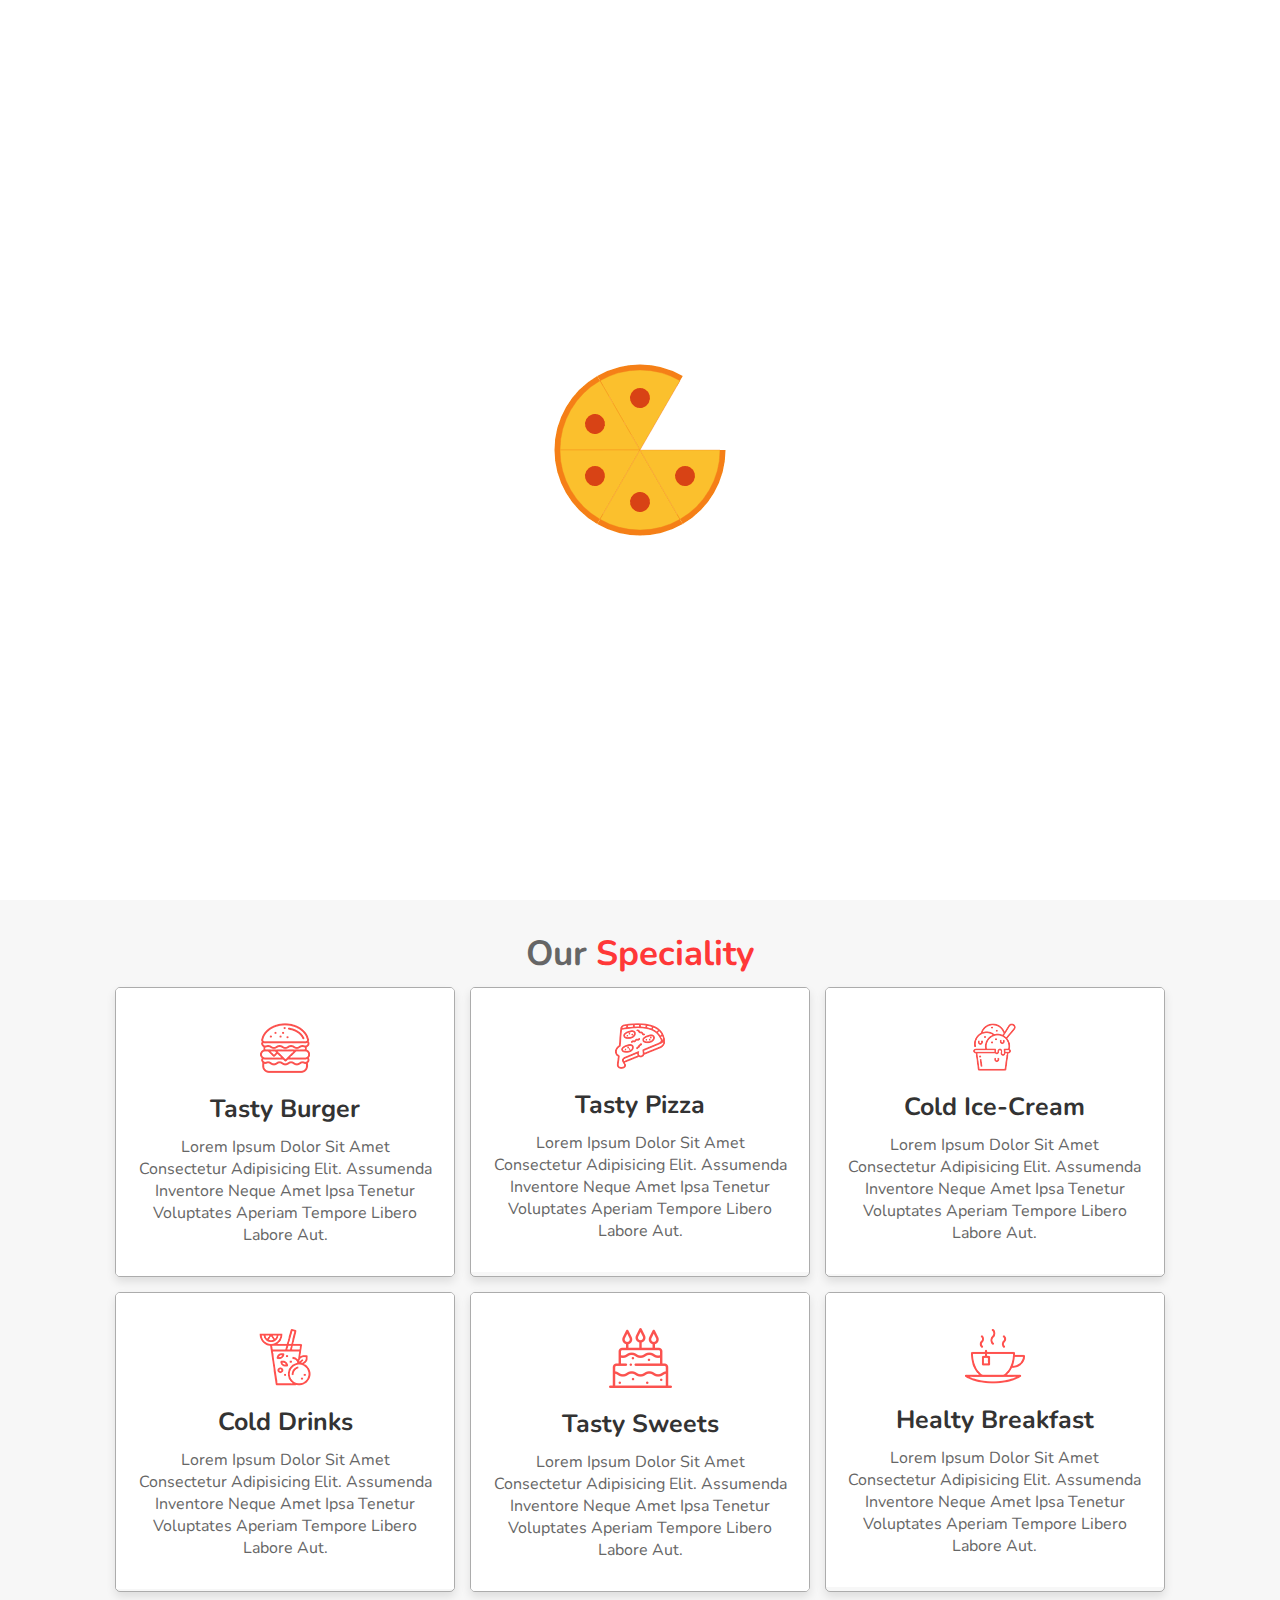
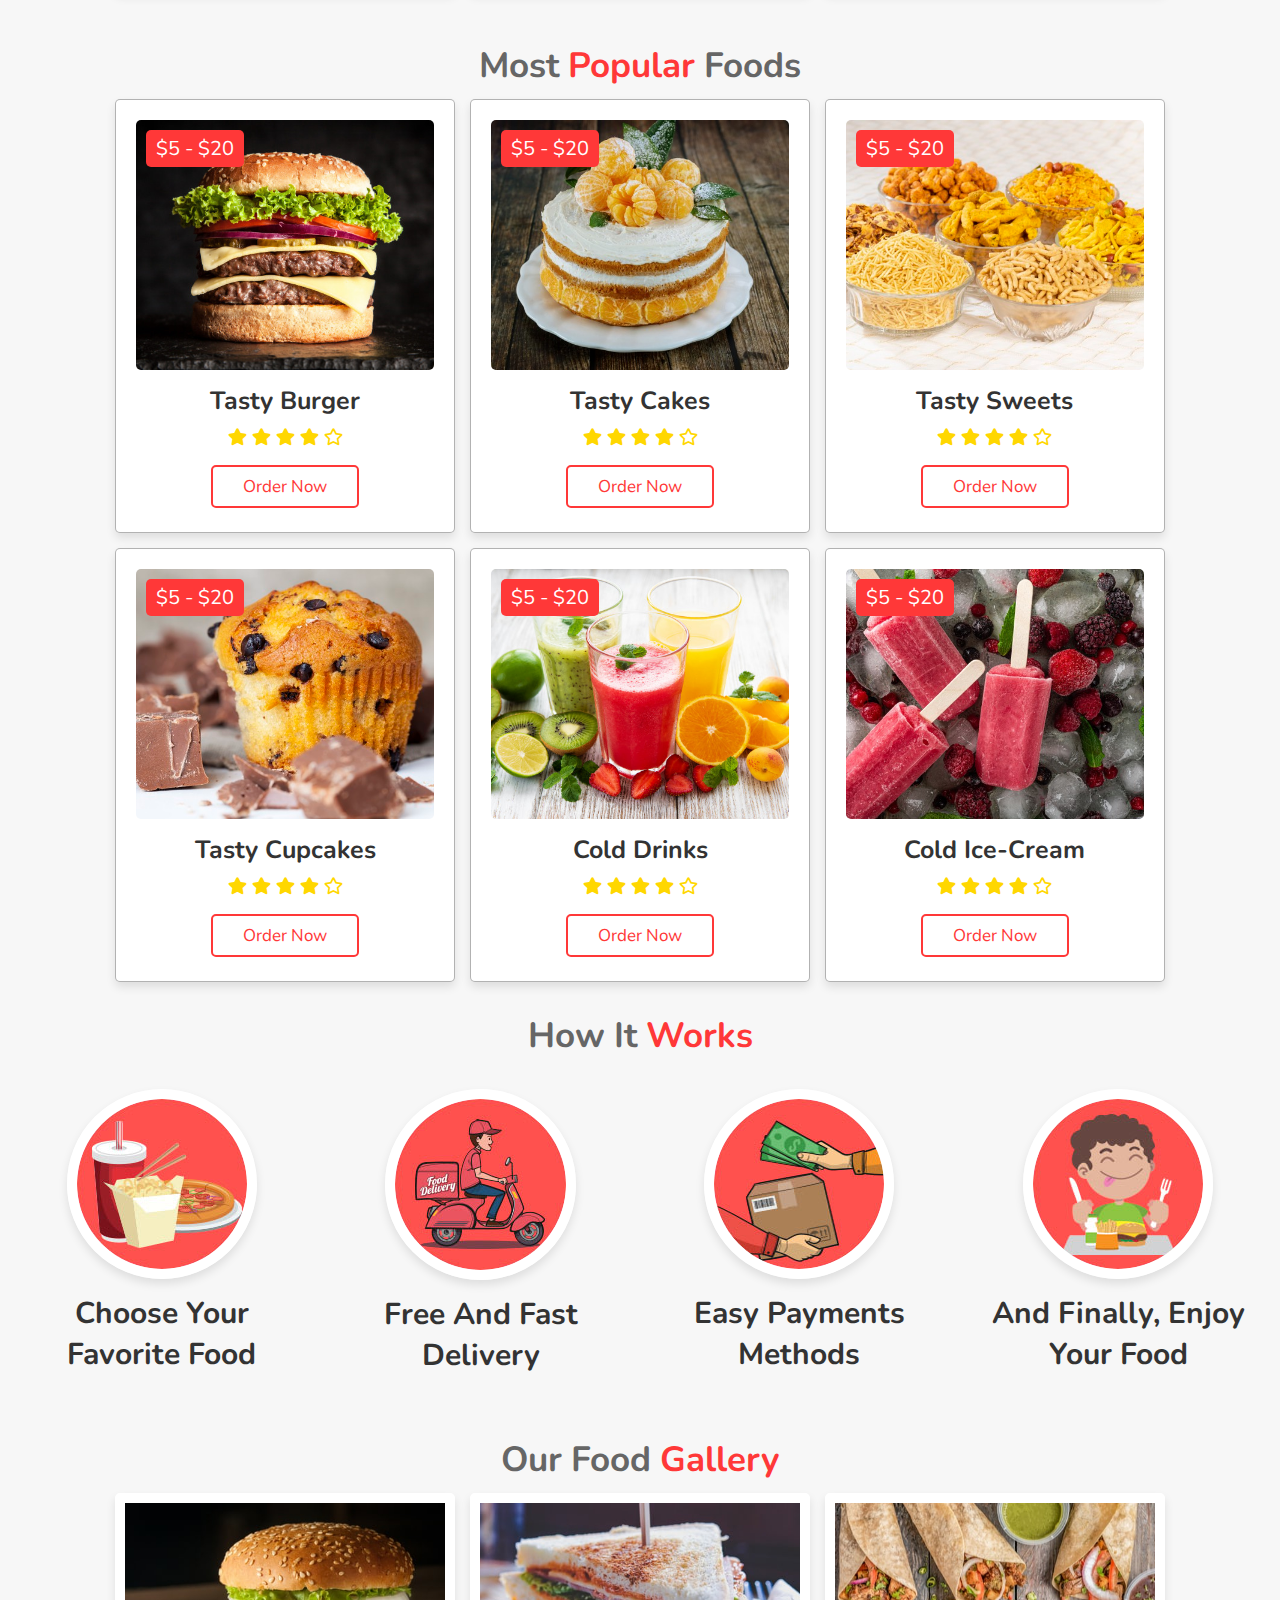
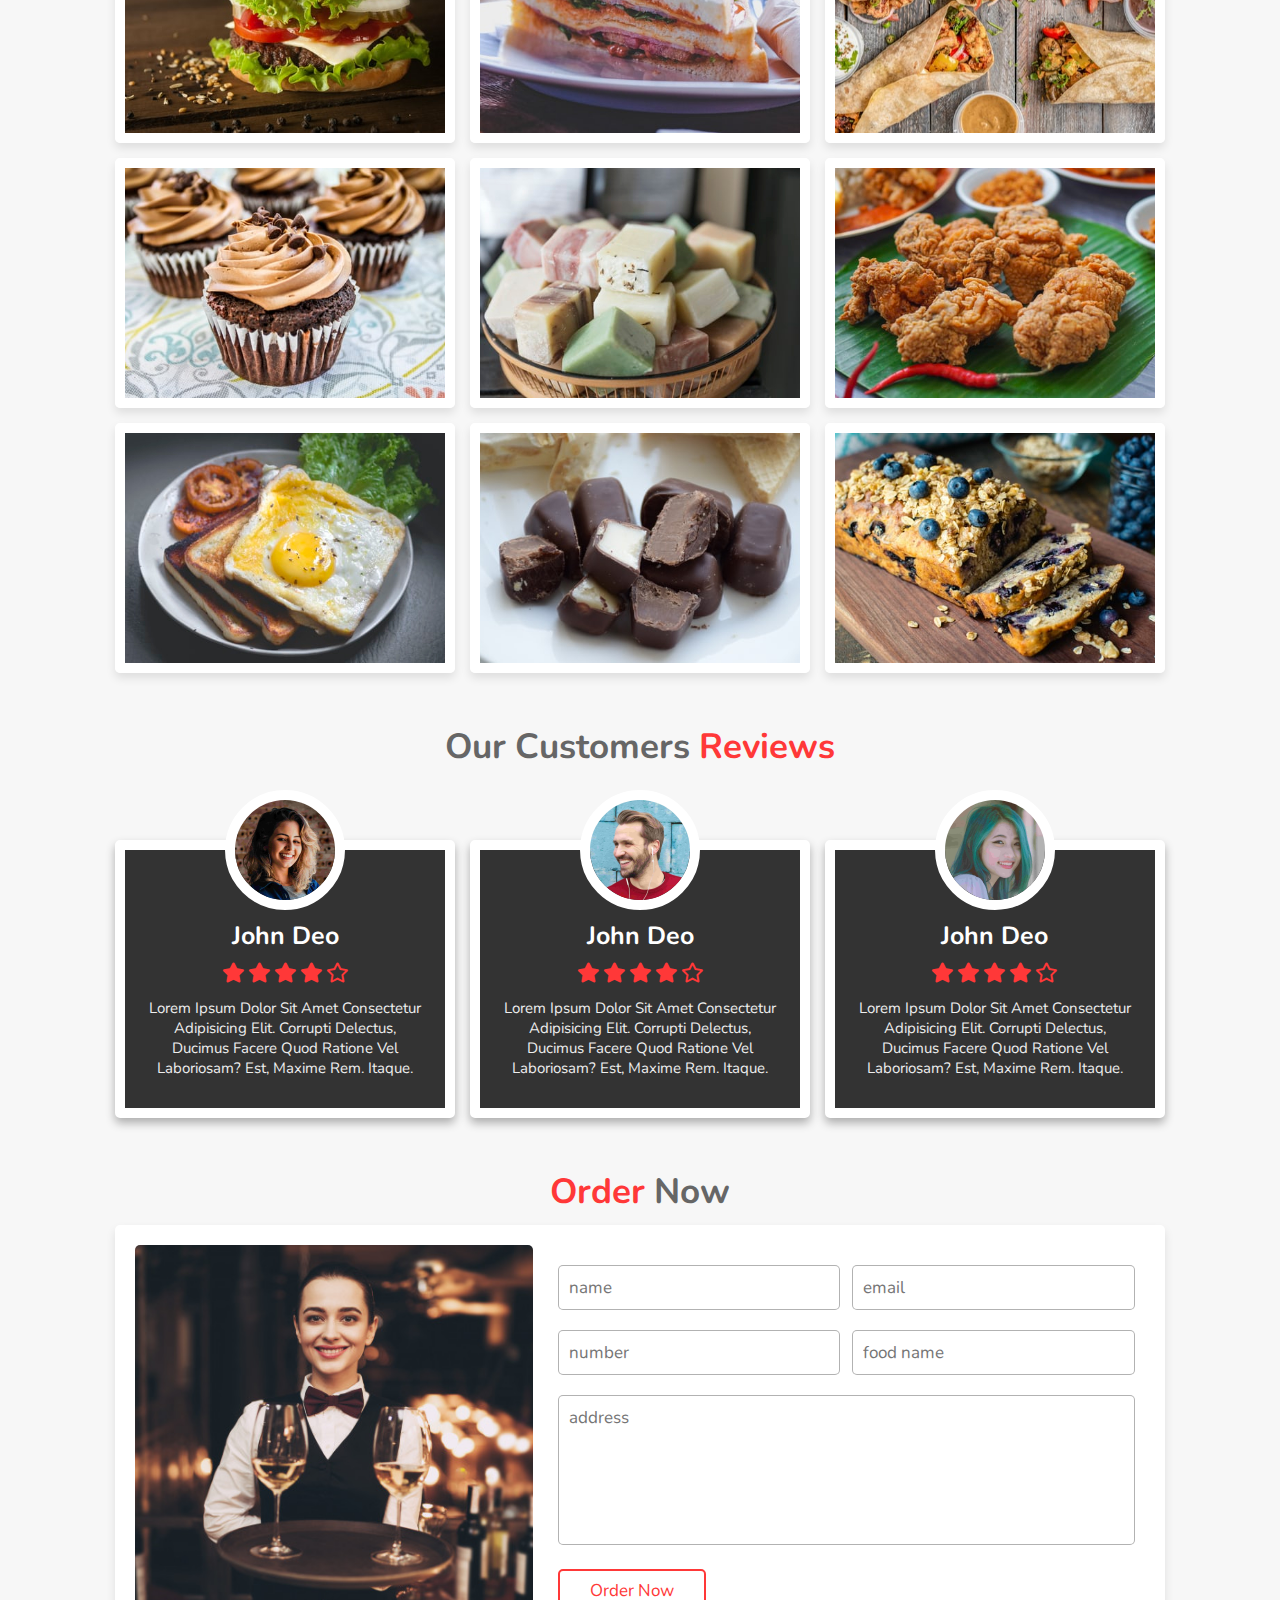
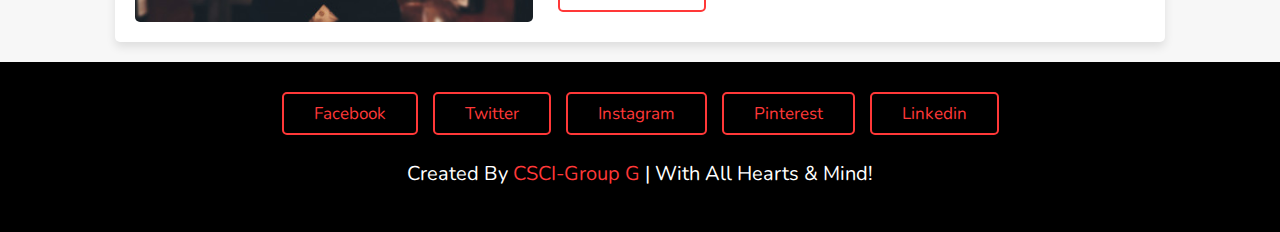
==== index.html @ 6de8d585 "March8" ====
<!DOCTYPE html>
<html lang="en">
<head>
    <meta charset="UTF-8">
    <meta name="viewport" content="width=device-width, initial-scale=1.0">
    <title>complete responsive food website design tutorial </title>

    <!-- font awesome cdn link  -->
    <link rel="stylesheet" href="https://cdnjs.cloudflare.com/ajax/libs/font-awesome/5.15.3/css/all.min.css">

    <!-- custom css file link  -->
    <link rel="stylesheet" href="style.css" type="text/css">

</head>
<body>
    
<!-- header section starts  -->

<header>

    <a href="#" class="logo"><i class="fas fa-utensils"></i>Spotlock</a>

    <div id="menu-bar" class="fas fa-bars"></div>

    <nav class="navbar">
        <a href="#home">home</a>
        <a href="#speciality">speciality</a>
        <a href="#popular">popular</a>
        <a href="#gallery">gallery</a>
        <a href="#review">review</a>
        <a href="#order">order</a>
    </nav>

</header>

<!-- header section ends -->

<!-- home section starts  -->

<section class="home" id="home">

    <div class="content">
        <h3>food made with love</h3>
        <p>Lorem ipsum dolor sit, amet consectetur adipisicing elit. Voluptas accusamus tempore temporibus rem amet laudantium animi optio voluptatum. Natus obcaecati unde porro nostrum ipsam itaque impedit incidunt rem quisquam eos!</p>
        <a href="#" class="btn">order now</a>
    </div>

    <div class="image">
        <img src="images/home-img.png" alt="">
    </div>

</section>

<!-- home section ends -->

<!-- speciality section starts  -->

<section class="speciality" id="speciality">

    <h1 class="heading"> our <span>speciality</span> </h1>

    <div class="box-container">

        <div class="box">
            <img class="image" src="images/s-img-1.jpg" alt="">
            <div class="content">
                <img src="images/s-1.png" alt="">
                <h3>tasty burger</h3>
                <p>Lorem ipsum dolor sit amet consectetur adipisicing elit. Assumenda inventore neque amet ipsa tenetur voluptates aperiam tempore libero labore aut.</p>
            </div>
        </div>
        <div class="box">
            <img class="image" src="images/s-img-2.jpg" alt="">
            <div class="content">
                <img src="images/s-2.png" alt="">
                <h3>tasty pizza</h3>
                <p>Lorem ipsum dolor sit amet consectetur adipisicing elit. Assumenda inventore neque amet ipsa tenetur voluptates aperiam tempore libero labore aut.</p>
            </div>
        </div>
        <div class="box">
            <img class="image" src="images/s-img-3.jpg" alt="">
            <div class="content">
                <img src="images/s-3.png" alt="">
                <h3>cold ice-cream</h3>
                <p>Lorem ipsum dolor sit amet consectetur adipisicing elit. Assumenda inventore neque amet ipsa tenetur voluptates aperiam tempore libero labore aut.</p>
            </div>
        </div>
        <div class="box">
            <img class="image" src="images/s-img-4.jpg" alt="">
            <div class="content">
                <img src="images/s-4.png" alt="">
                <h3>cold drinks</h3>
                <p>Lorem ipsum dolor sit amet consectetur adipisicing elit. Assumenda inventore neque amet ipsa tenetur voluptates aperiam tempore libero labore aut.</p>
            </div>
        </div>
        <div class="box">
            <img class="image" src="images/s-img-5.jpg" alt="">
            <div class="content">
                <img src="images/s-5.png" alt="">
                <h3>tasty sweets</h3>
                <p>Lorem ipsum dolor sit amet consectetur adipisicing elit. Assumenda inventore neque amet ipsa tenetur voluptates aperiam tempore libero labore aut.</p>
            </div>
        </div>
        <div class="box">
            <img class="image" src="images/s-img-6.jpg" alt="">
            <div class="content">
                <img src="images/s-6.png" alt="">
                <h3>healty breakfast</h3>
                <p>Lorem ipsum dolor sit amet consectetur adipisicing elit. Assumenda inventore neque amet ipsa tenetur voluptates aperiam tempore libero labore aut.</p>
            </div>
        </div>

    </div>

</section>

<!-- speciality section ends -->

<!-- popular section starts  -->

<section class="popular" id="popular">

    <h1 class="heading"> most <span>popular</span> foods </h1>

    <div class="box-container">

        <div class="box">
            <span class="price"> $5 - $20 </span>
            <img src="images/p-1.jpg" alt="">
            <h3>tasty burger</h3>
            <div class="stars">
                <i class="fas fa-star"></i>
                <i class="fas fa-star"></i>
                <i class="fas fa-star"></i>
                <i class="fas fa-star"></i>
                <i class="far fa-star"></i>
            </div>
            <a href="#" class="btn">order now</a>
        </div>
        <div class="box">
            <span class="price"> $5 - $20 </span>
            <img src="images/p-2.jpg" alt="">
            <h3>tasty cakes</h3>
            <div class="stars">
                <i class="fas fa-star"></i>
                <i class="fas fa-star"></i>
                <i class="fas fa-star"></i>
                <i class="fas fa-star"></i>
                <i class="far fa-star"></i>
            </div>
            <a href="#" class="btn">order now</a>
        </div>
        <div class="box">
            <span class="price"> $5 - $20 </span>
            <img src="images/p-3.jpg" alt="">
            <h3>tasty sweets</h3>
            <div class="stars">
                <i class="fas fa-star"></i>
                <i class="fas fa-star"></i>
                <i class="fas fa-star"></i>
                <i class="fas fa-star"></i>
                <i class="far fa-star"></i>
            </div>
            <a href="#" class="btn">order now</a>
        </div>
        <div class="box">
            <span class="price"> $5 - $20 </span>
            <img src="images/p-4.jpg" alt="">
            <h3>tasty cupcakes</h3>
            <div class="stars">
                <i class="fas fa-star"></i>
                <i class="fas fa-star"></i>
                <i class="fas fa-star"></i>
                <i class="fas fa-star"></i>
                <i class="far fa-star"></i>
            </div>
            <a href="#" class="btn">order now</a>
        </div>
        <div class="box">
            <span class="price"> $5 - $20 </span>
            <img src="images/p-5.jpg" alt="">
            <h3>cold drinks</h3>
            <div class="stars">
                <i class="fas fa-star"></i>
                <i class="fas fa-star"></i>
                <i class="fas fa-star"></i>
                <i class="fas fa-star"></i>
                <i class="far fa-star"></i>
            </div>
            <a href="#" class="btn">order now</a>
        </div>
        <div class="box">
            <span class="price"> $5 - $20 </span>
            <img src="images/p-6.jpg" alt="">
            <h3>cold ice-cream</h3>
            <div class="stars">
                <i class="fas fa-star"></i>
                <i class="fas fa-star"></i>
                <i class="fas fa-star"></i>
                <i class="fas fa-star"></i>
                <i class="far fa-star"></i>
            </div>
            <a href="#" class="btn">order now</a>
        </div>

    </div>

</section>

<!-- popular section ends -->

<!-- steps section starts  -->

<div class="step-container">

    <h1 class="heading">how it <span>works</span></h1>

    <section class="steps">

        <div class="box">
            <img src="images/step-1.jpg" alt="">
            <h3>choose your favorite food</h3>
        </div>
        <div class="box">
            <img src="images/step-2.jpg" alt="">
            <h3>free and fast delivery</h3>
        </div>
        <div class="box">
            <img src="images/step-3.jpg" alt="">
            <h3>easy payments methods</h3>
        </div>
        <div class="box">
            <img src="images/step-4.jpg" alt="">
            <h3>and finally, enjoy your food</h3>
        </div>
    
    </section>

</div>

<!-- steps section ends -->

<!-- gallery section starts  -->

<section class="gallery" id="gallery">

    <h1 class="heading"> our food <span> gallery </span> </h1>

    <div class="box-container">

        <div class="box">
            <img src="images/g-1.jpg" alt="">
            <div class="content">
                <h3>tasty food</h3>
                <p>Lorem ipsum dolor sit, amet consectetur adipisicing elit. Deleniti, ipsum.</p>
                <a href="#" class="btn">ordern now</a>
            </div>
        </div>
        <div class="box">
            <img src="images/g-2.jpg" alt="">
            <div class="content">
                <h3>tasty food</h3>
                <p>Lorem ipsum dolor sit, amet consectetur adipisicing elit. Deleniti, ipsum.</p>
                <a href="#" class="btn">ordern now</a>
            </div>
        </div>
        <div class="box">
            <img src="images/g-3.jpg" alt="">
            <div class="content">
                <h3>tasty food</h3>
                <p>Lorem ipsum dolor sit, amet consectetur adipisicing elit. Deleniti, ipsum.</p>
                <a href="#" class="btn">ordern now</a>
            </div>
        </div>
        <div class="box">
            <img src="images/g-4.jpg" alt="">
            <div class="content">
                <h3>tasty food</h3>
                <p>Lorem ipsum dolor sit, amet consectetur adipisicing elit. Deleniti, ipsum.</p>
                <a href="#" class="btn">ordern now</a>
            </div>
        </div>
        <div class="box">
            <img src="images/g-5.jpg" alt="">
            <div class="content">
                <h3>tasty food</h3>
                <p>Lorem ipsum dolor sit, amet consectetur adipisicing elit. Deleniti, ipsum.</p>
                <a href="#" class="btn">ordern now</a>
            </div>
        </div>
        <div class="box">
            <img src="images/g-6.jpg" alt="">
            <div class="content">
                <h3>tasty food</h3>
                <p>Lorem ipsum dolor sit, amet consectetur adipisicing elit. Deleniti, ipsum.</p>
                <a href="#" class="btn">ordern now</a>
            </div>
        </div>
        <div class="box">
            <img src="images/g-7.jpg" alt="">
            <div class="content">
                <h3>tasty food</h3>
                <p>Lorem ipsum dolor sit, amet consectetur adipisicing elit. Deleniti, ipsum.</p>
                <a href="#" class="btn">ordern now</a>
            </div>
        </div>
        <div class="box">
            <img src="images/g-8.jpg" alt="">
            <div class="content">
                <h3>tasty food</h3>
                <p>Lorem ipsum dolor sit, amet consectetur adipisicing elit. Deleniti, ipsum.</p>
                <a href="#" class="btn">ordern now</a>
            </div>
        </div>
        <div class="box">
            <img src="images/g-9.jpg" alt="">
            <div class="content">
                <h3>tasty food</h3>
                <p>Lorem ipsum dolor sit, amet consectetur adipisicing elit. Deleniti, ipsum.</p>
                <a href="#" class="btn">ordern now</a>
            </div>
        </div>

    </div>

</section>

<!-- gallery section ends -->

<!-- review section starts  -->

<section class="review" id="review">

    <h1 class="heading"> our customers <span>reviews</span> </h1>

    <div class="box-container">

        <div class="box">
            <img src="images/pic1.png" alt="">
            <h3>john deo</h3>
            <div class="stars">
                <i class="fas fa-star"></i>
                <i class="fas fa-star"></i>
                <i class="fas fa-star"></i>
                <i class="fas fa-star"></i>
                <i class="far fa-star"></i>
            </div>
            <p>Lorem ipsum dolor sit amet consectetur adipisicing elit. Corrupti delectus, ducimus facere quod ratione vel laboriosam? Est, maxime rem. Itaque.</p>
        </div>
        <div class="box">
            <img src="images/pic2.png" alt="">
            <h3>john deo</h3>
            <div class="stars">
                <i class="fas fa-star"></i>
                <i class="fas fa-star"></i>
                <i class="fas fa-star"></i>
                <i class="fas fa-star"></i>
                <i class="far fa-star"></i>
            </div>
            <p>Lorem ipsum dolor sit amet consectetur adipisicing elit. Corrupti delectus, ducimus facere quod ratione vel laboriosam? Est, maxime rem. Itaque.</p>
        </div>
        <div class="box">
            <img src="images/pic3.png" alt="">
            <h3>john deo</h3>
            <div class="stars">
                <i class="fas fa-star"></i>
                <i class="fas fa-star"></i>
                <i class="fas fa-star"></i>
                <i class="fas fa-star"></i>
                <i class="far fa-star"></i>
            </div>
            <p>Lorem ipsum dolor sit amet consectetur adipisicing elit. Corrupti delectus, ducimus facere quod ratione vel laboriosam? Est, maxime rem. Itaque.</p>
        </div>

    </div>

</section>

<!-- review section ends -->

<!-- order section starts  -->

<section class="order" id="order">

    <h1 class="heading"> <span>order</span> now </h1>

    <div class="row">
        
        <div class="image">
            <img src="images/order-img.jpg" alt="">
        </div>

        <form action="">

            <div class="inputBox">
                <input type="text" placeholder="name">
                <input type="email" placeholder="email">
            </div>

            <div class="inputBox">
                <input type="number" placeholder="number">
                <input type="text" placeholder="food name">
            </div>

            <textarea placeholder="address" name="" id="" cols="30" rows="10"></textarea>

            <input type="submit" value="order now" class="btn">

        </form>

    </div>

</section>

<!-- order section ends -->

<!-- footer section  -->

<section class="footer">

    <div class="share">
        <a href="#" class="btn">facebook</a>
        <a href="#" class="btn">twitter</a>
        <a href="#" class="btn">instagram</a>
        <a href="#" class="btn">pinterest</a>
        <a href="#" class="btn">linkedin</a>
    </div>

    <h1 class="credit"> created by <span> CSCI-Group G </span> | With all Hearts & Mind! </h1>

</section>

<!-- scroll top button  -->
<a href="#home" class="fas fa-angle-up" id="scroll-top"></a>

<!-- loader  -->
<div class="loader-container">
    <img src="images/loader.gif" alt="">
</div>


<!-- custom js file link  -->
<script src="script.js"></script>


</body>
</html>
---- style.css ----
@import url('https://fonts.googleapis.com/css2?family=Nunito:wght@200;300;400;600;700&display=swap');

:root{
  --red:#ff3838;
}

*{
  font-family: 'Nunito', sans-serif;
  margin:0; padding:0;
  box-sizing: border-box;
  outline: none; border:none;
  text-decoration: none;
  text-transform: capitalize;
  transition:all .2s linear;
}

*::selection{
  background:var(--red);
  color:#fff;
}

html{
  font-size: 62.5%;
  overflow-x: hidden;
  scroll-behavior: smooth;
  scroll-padding-top: 6rem;
}

body{
  background:#f7f7f7;
}

section{
  padding:2rem 9%;
}

.heading{
  text-align: center;
  font-size: 3.5rem;
  padding:1rem;
  color:#666;
}

.heading span{
  color:var(--red);
}

.btn{
  display: inline-block;
  padding:.8rem 3rem;
  border:.2rem solid var(--red);
  color:var(--red);
  cursor: pointer;
  font-size: 1.7rem;
  border-radius: .5rem;
  position: relative;
  overflow: hidden;
  z-index: 0;
  margin-top: 1rem;
}

.btn::before{
  content: '';
  position: absolute;
  top:0; right: 0;
  width:0%;
  height:100%;
  background:var(--red);
  transition: .3s linear;
  z-index: -1;
}

.btn:hover::before{
  width:100%;
  left: 0;
}

.btn:hover{
  color:#fff;
}

header{
  position: fixed;
  top:0; left: 0; right:0;
  z-index: 1000;
  display: flex;
  align-items: center;
  justify-content: space-between;
  background:#fff;
  padding:2rem 9%;
  box-shadow: 0 .5rem 1rem rgba(0,0,0,.1);
}

header .logo{
  font-size: 2.5rem;
  font-weight: bolder;
  color:#666;
}

header .logo i{
  padding-right: .5rem;
  color:var(--red);
}

header .navbar a{
  font-size: 2rem;
  margin-left: 2rem;
  color:#666;
}

header .navbar a:hover{
  color:var(--red);
}

#menu-bar{
  font-size: 3rem;
  cursor: pointer;
  color:#666;
  border:.1rem solid #666;
  border-radius: .3rem;
  padding:.5rem 1.5rem;
  display: none;
}

.home{
  display: flex;
  flex-wrap: wrap;
  gap:1.5rem;
  min-height: 100vh;
  align-items: center;
  background:url(../images/home-bg.jpg) no-repeat;
  background-size: cover;
  background-position: center;
}

.home .content{
  flex:1 1 40rem;
  padding-top: 6.5rem;
}

.home .image{
  flex:1 1 40rem;
}

.home .image img{
  width:100%;
  padding:1rem;
  animation:float 3s linear infinite;
}

@keyframes float{
  0%, 100%{
    transform: translateY(0rem);
  }
  50%{
    transform: translateY(3rem);
  }
}

.home .content h3{
  font-size: 5rem;
  color:#333;
}

.home .content p{
  font-size: 1.7rem;
  color:#666;
  padding:1rem 0;
}

.speciality .box-container{
  display: flex;
  flex-wrap: wrap;
  gap:1.5rem;
}

.speciality .box-container .box{
  flex:1 1 30rem;
  position: relative;
  overflow: hidden;
  box-shadow: 0 .5rem 1rem rgba(0,0,0,.1);
  border:.1rem solid rgba(0,0,0,.3);
  cursor: pointer;
  border-radius: .5rem;
}

.speciality .box-container .box .image{
  height:100%;
  width:100%;
  object-fit: cover;
  position: absolute;
  top:-100%; left:0;
}

.speciality .box-container .box .content{
  text-align: center;
  background:#fff;
  padding:2rem;
}

.speciality .box-container .box .content img{
  margin:1.5rem 0;
}

.speciality .box-container .box .content h3{
  font-size: 2.5rem;
  color:#333;
}

.speciality .box-container .box .content p{
  font-size: 1.6rem;
  color:#666;
  padding:1rem 0;
}

.speciality .box-container .box:hover .image{
  top:0;
}

.speciality .box-container .box:hover .content{
  transform: translateY(100%);
}

.popular .box-container{
  display: flex;
  flex-wrap: wrap;
  gap:1.5rem;
}

.popular .box-container .box{
  padding:2rem;
  background:#fff;
  box-shadow: 0 .5rem 1rem rgba(0,0,0,.1);
  border:.1rem solid rgba(0,0,0,.3);
  border-radius: .5rem;
  text-align: center;
  flex:1 1 30rem;
  position: relative;
}

.popular .box-container .box img{
  height:25rem;
  object-fit: cover;
  width:100%;
  border-radius: .5rem;
}

.popular .box-container .box .price{
  position:absolute;
  top:3rem; left:3rem;
  background:var(--red);
  color:#fff;
  font-size: 2rem;
  padding:.5rem 1rem;
  border-radius: .5rem;
}

.popular .box-container .box h3{
  color:#333;
  font-size: 2.5rem;
  padding-top: 1rem;
}

.popular .box-container .box .stars i{
  color:gold;
  font-size: 1.7rem;
  padding:1rem .1rem;
}

.steps{
  display: flex;
  flex-wrap: wrap;
  gap:1.5rem;
  padding:1rem;
}

.steps .box{
  flex:1 1 25rem;
  padding:1rem;
  text-align: center;
}

.steps .box img{
  border-radius: 50%;
  border:1rem solid #fff;
  box-shadow: 0 .5rem 1rem rgba(0,0,0,.1);
}

.steps .box h3{
  font-size: 3rem;
  color:#333;
  padding:1rem;
}

.gallery .box-container{
  display: flex;
  flex-wrap: wrap;
  gap:1.5rem;
}

.gallery .box-container .box{
  height:25rem;
  flex:1 1 30rem;
  border:1rem solid #fff;
  box-shadow: 0 .5rem 1rem rgba(0,0,0,.1);
  border-radius: .5rem;
  position: relative;
  overflow: hidden;
}

.gallery .box-container .box img{
  height:100%;
  width:100%;
  object-fit: cover;
}

.gallery .box-container .box .content{
  position: absolute;
  top:-100%; left:0;
  height: 100%;
  width:100%;
  background:rgba(255,255,255,.9);
  padding:2rem;
  padding-top: 5rem;
  text-align: center;
}

.gallery .box-container .box .content h3{
  font-size: 2.5rem;
  color:#333;
}

.gallery .box-container .box .content p{
  font-size: 1.5rem;
  color:#666;
  padding:1rem 0;
}

.gallery .box-container .box:hover .content{
  top:0;
}

.review .box-container{
  display: flex;
  flex-wrap: wrap;
  gap:1.5rem;
}

.review .box-container .box{
  text-align: center;
  padding:2rem;
  border:1rem solid #fff;
  box-shadow: 0 .5rem 1rem rgba(0,0,0,.3);
  border-radius: .5rem;
  flex:1 1 30rem;
  background:#333;
  margin-top: 6rem;
}

.review .box-container .box img{
  height: 12rem;
  width:12rem;
  border-radius: 50%;
  border:1rem solid #fff;
  margin-top: -8rem;
  object-fit: cover;
}

.review .box-container .box h3{
  font-size: 2.5rem;
  color:#fff;
  padding:.5rem 0;
}

.review .box-container .box .stars i{
  font-size: 2rem;
  color:var(--red);
  padding:.5rem 0;
}

.review .box-container .box p{
  font-size: 1.5rem;
  color:#eee;
  padding:1rem 0;
}

.order .row{
  padding:2rem;
  box-shadow: 0 .5rem 1rem rgba(0,0,0,.1);
  background:#fff;
  display: flex;
  flex-wrap: wrap;
  gap:1.5rem;
  border-radius: .5rem;
}

.order .row .image{
  flex:1 1 30rem;
}

.order .row .image img{
  height: 100%;
  width:100%;
  object-fit: cover;
  border-radius: .5rem;
}

.order .row form{
  flex:1 1 50rem;
  padding:1rem;
}

.order .row form .inputBox{
  display: flex;
  justify-content: space-between;
  flex-wrap: wrap;
}

.order .row form .inputBox input, .order .row form textarea{
  padding:1rem;
  margin:1rem 0;
  font-size: 1.7rem;
  color:#333;
  text-transform: none;
  border:.1rem solid rgba(0,0,0,.3);
  border-radius: .5rem;
  width:49%;
}

.order .row form textarea{
  width:100%;
  resize: none;
  height:15rem;
}

.order .row form .btn{
  background:none;
}

.order .row form .btn:hover{
  background:var(--red);
}

.footer{
  background:#000;
  text-align: center;
}

.footer .share{
  display: flex;
  gap:1.5rem;
  justify-content: center;
  flex-wrap: wrap;
}

.footer .credit{
  padding:2.5rem 1rem;
  color:#fff;
  font-weight: normal;
  font-size: 2rem;
}

.footer .credit span{
  color:var(--red);
}

#scroll-top{
  position: fixed;
  top:-120%;
  right:2rem;
  padding:.5rem 1.5rem;
  font-size: 4rem;
  background:orange;
  color:#fff;
  border-radius: .5rem;
  transition: 1s linear;
  z-index: 1000;
}

#scroll-top.active{
  top:calc(100% - 12rem)
}

.loader-container{
  position: fixed;
  top:0; left:0;
  z-index: 10000;
  background:#fff;
  display: flex;
  align-items: center;
  justify-content: center;
  height:100%;
  width:100%;
}

.loader-container.fade-out{
  top:-120%;
}





/* media queries  */

@media(max-width:991px){

  html{
    font-size: 55%;
  }

  header{
    padding:2rem;
  }

  section{
    padding:2rem;
  }

}

@media(max-width:768px){

  #menu-bar{
    display: initial;
  }

  header .navbar{
    position: absolute;
    top:100%; left: 0; right:0;
    background: #f7f7f7;
    border-top: .1rem solid rgba(0,0,0,.1);
    clip-path: polygon(0 0, 100% 0, 100% 0, 0 0);
  }

  header .navbar.active{
    clip-path: polygon(0 0, 100% 0, 100% 100%, 0% 100%);
  }

  header .navbar a{
    margin: 1.5rem;
    padding:1.5rem;
    display: block;
    border:.2rem solid rgba(0,0,0,.1);
    border-left:.5rem solid var(--red);
    background:#fff;
  }

}

@media(max-width:450px){

  html{
    font-size: 50%;
  }

  .order .row form .inputBox input{
    width:100%;
  }

}
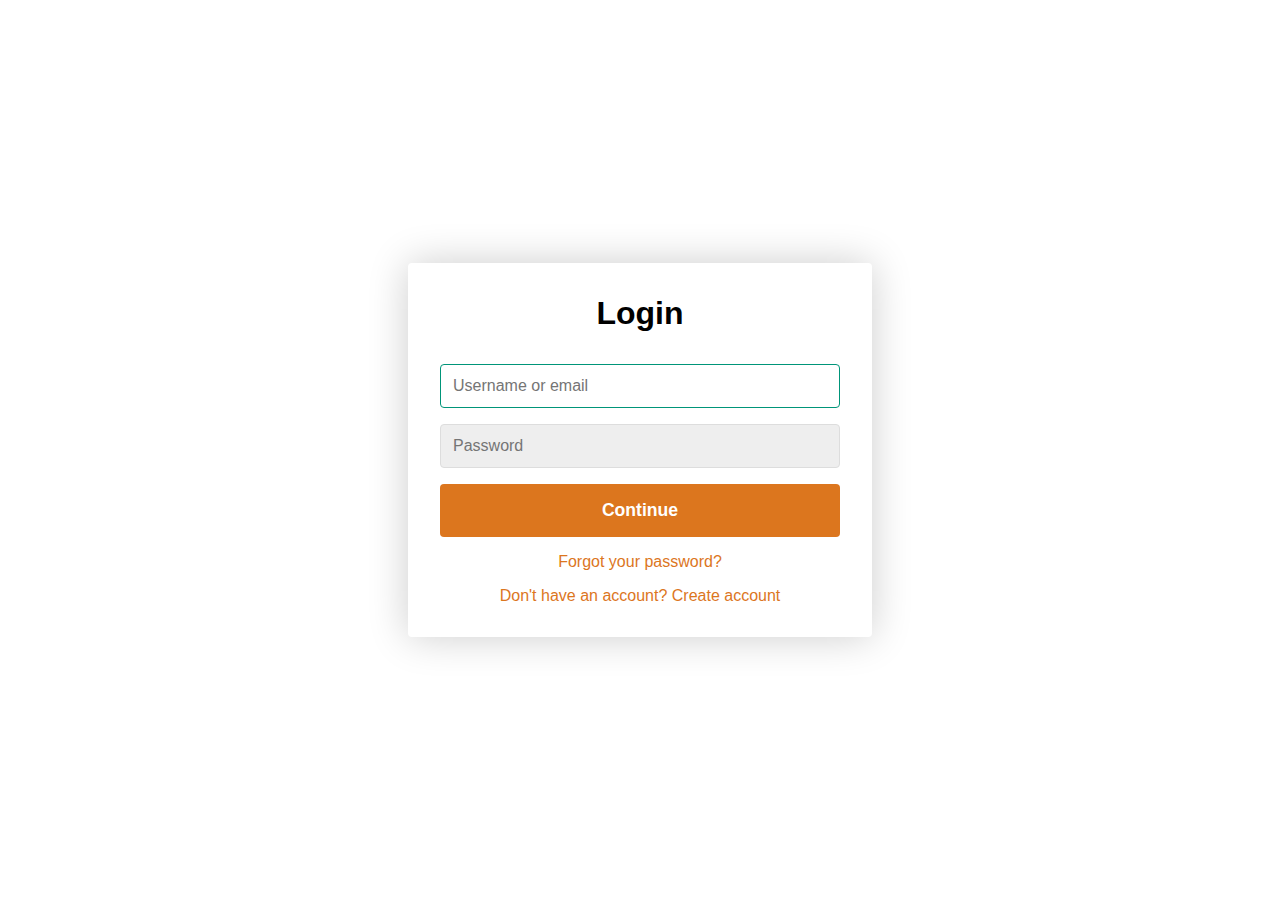
==== commit 1f898e15: "march 10th" ====
--- a/index.html
+++ b/index.html
@@ -1,447 +1,56 @@
 <!DOCTYPE html>
-<html lang="en">
 <head>
-    <meta charset="UTF-8">
     <meta name="viewport" content="width=device-width, initial-scale=1.0">
-    <title>complete responsive food website design tutorial </title>
-
-    <!-- font awesome cdn link  -->
-    <link rel="stylesheet" href="https://cdnjs.cloudflare.com/ajax/libs/font-awesome/5.15.3/css/all.min.css">
-
-    <!-- custom css file link  -->
-    <link rel="stylesheet" href="style.css" type="text/css">
-
+    <meta charset="utf-8">
+    <title>Login / Sign Up Form</title>
+    <link rel="shortcut icon" href="favicon.ico">
+    <link rel="stylesheet" href="main.css">
 </head>
 <body>
-    
-<!-- header section starts  -->
-
-<header>
-
-    <a href="#" class="logo"><i class="fas fa-utensils"></i>Spotlock</a>
-
-    <div id="menu-bar" class="fas fa-bars"></div>
-
-    <nav class="navbar">
-        <a href="#home">home</a>
-        <a href="#speciality">speciality</a>
-        <a href="#popular">popular</a>
-        <a href="#gallery">gallery</a>
-        <a href="#review">review</a>
-        <a href="#order">order</a>
-    </nav>
-
-</header>
-
-<!-- header section ends -->
-
-<!-- home section starts  -->
-
-<section class="home" id="home">
-
-    <div class="content">
-        <h3>food made with love</h3>
-        <p>Lorem ipsum dolor sit, amet consectetur adipisicing elit. Voluptas accusamus tempore temporibus rem amet laudantium animi optio voluptatum. Natus obcaecati unde porro nostrum ipsam itaque impedit incidunt rem quisquam eos!</p>
-        <a href="#" class="btn">order now</a>
+    <div class="container">
+        <form class="form" id="login">
+            <h1 class="form__title">Login</h1>
+            <div class="form__message form__message--error"></div>
+            <div class="form__input-group">
+                <input type="text" class="form__input" autofocus placeholder="Username or email">
+                <div class="form__input-error-message"></div>
+            </div>
+            <div class="form__input-group">
+                <input type="password" class="form__input" autofocus placeholder="Password">
+                <div class="form__input-error-message"></div>
+            </div>
+            <button class="form__button" type="submit" href="homepage1.html">Continue</button>
+            <p class="form__text">
+                <a href="#" class="form__link">Forgot your password?</a>
+            </p>
+            <p class="form__text">
+                <a class="form__link" href="./" id="linkCreateAccount">Don't have an account? Create account</a>
+            </p>
+        </form>
+        <form class="form form--hidden" id="createAccount">
+            <h1 class="form__title">Create Account</h1>
+            <div class="form__message form__message--error"></div>
+            <div class="form__input-group">
+                <input type="text" id="signupUsername" class="form__input" autofocus placeholder="Username">
+                <div class="form__input-error-message"></div>
+            </div>
+            <div class="form__input-group">
+                <input type="email" required id ="signupEmail" pattern= ".+@\.com"  class="form__input" autofocus placeholder="Enter Email Address" title="Please provide valid e-mail address">
+                <div class="form__input-error-message"></div>
+            </div>
+            <div class="form__input-group">
+                <input type="password" id = "signupPass" class="form__input" autofocus placeholder="Password">
+                <div class="form__input-error-message"></div>
+            </div>
+            <div class="form__input-group">
+                <input type="password" id ="signupPassCon" class="form__input" autofocus placeholder="Confirm password">
+                <div class="form__input-error-message"></div>
+            </div>
+            <button class="form__button" type="button" onclick="function1()">Continue</button>
+            <p class="form__text">
+                <a class="form__link" href="./" id="linkLogin">Already have an account? Sign in</a>
+            </p>
+        </form>
     </div>
-
-    <div class="image">
-        <img src="images/home-img.png" alt="">
-    </div>
-
-</section>
-
-<!-- home section ends -->
-
-<!-- speciality section starts  -->
-
-<section class="speciality" id="speciality">
-
-    <h1 class="heading"> our <span>speciality</span> </h1>
-
-    <div class="box-container">
-
-        <div class="box">
-            <img class="image" src="images/s-img-1.jpg" alt="">
-            <div class="content">
-                <img src="images/s-1.png" alt="">
-                <h3>tasty burger</h3>
-                <p>Lorem ipsum dolor sit amet consectetur adipisicing elit. Assumenda inventore neque amet ipsa tenetur voluptates aperiam tempore libero labore aut.</p>
-            </div>
-        </div>
-        <div class="box">
-            <img class="image" src="images/s-img-2.jpg" alt="">
-            <div class="content">
-                <img src="images/s-2.png" alt="">
-                <h3>tasty pizza</h3>
-                <p>Lorem ipsum dolor sit amet consectetur adipisicing elit. Assumenda inventore neque amet ipsa tenetur voluptates aperiam tempore libero labore aut.</p>
-            </div>
-        </div>
-        <div class="box">
-            <img class="image" src="images/s-img-3.jpg" alt="">
-            <div class="content">
-                <img src="images/s-3.png" alt="">
-                <h3>cold ice-cream</h3>
-                <p>Lorem ipsum dolor sit amet consectetur adipisicing elit. Assumenda inventore neque amet ipsa tenetur voluptates aperiam tempore libero labore aut.</p>
-            </div>
-        </div>
-        <div class="box">
-            <img class="image" src="images/s-img-4.jpg" alt="">
-            <div class="content">
-                <img src="images/s-4.png" alt="">
-                <h3>cold drinks</h3>
-                <p>Lorem ipsum dolor sit amet consectetur adipisicing elit. Assumenda inventore neque amet ipsa tenetur voluptates aperiam tempore libero labore aut.</p>
-            </div>
-        </div>
-        <div class="box">
-            <img class="image" src="images/s-img-5.jpg" alt="">
-            <div class="content">
-                <img src="images/s-5.png" alt="">
-                <h3>tasty sweets</h3>
-                <p>Lorem ipsum dolor sit amet consectetur adipisicing elit. Assumenda inventore neque amet ipsa tenetur voluptates aperiam tempore libero labore aut.</p>
-            </div>
-        </div>
-        <div class="box">
-            <img class="image" src="images/s-img-6.jpg" alt="">
-            <div class="content">
-                <img src="images/s-6.png" alt="">
-                <h3>healty breakfast</h3>
-                <p>Lorem ipsum dolor sit amet consectetur adipisicing elit. Assumenda inventore neque amet ipsa tenetur voluptates aperiam tempore libero labore aut.</p>
-            </div>
-        </div>
-
-    </div>
-
-</section>
-
-<!-- speciality section ends -->
-
-<!-- popular section starts  -->
-
-<section class="popular" id="popular">
-
-    <h1 class="heading"> most <span>popular</span> foods </h1>
-
-    <div class="box-container">
-
-        <div class="box">
-            <span class="price"> $5 - $20 </span>
-            <img src="images/p-1.jpg" alt="">
-            <h3>tasty burger</h3>
-            <div class="stars">
-                <i class="fas fa-star"></i>
-                <i class="fas fa-star"></i>
-                <i class="fas fa-star"></i>
-                <i class="fas fa-star"></i>
-                <i class="far fa-star"></i>
-            </div>
-            <a href="#" class="btn">order now</a>
-        </div>
-        <div class="box">
-            <span class="price"> $5 - $20 </span>
-            <img src="images/p-2.jpg" alt="">
-            <h3>tasty cakes</h3>
-            <div class="stars">
-                <i class="fas fa-star"></i>
-                <i class="fas fa-star"></i>
-                <i class="fas fa-star"></i>
-                <i class="fas fa-star"></i>
-                <i class="far fa-star"></i>
-            </div>
-            <a href="#" class="btn">order now</a>
-        </div>
-        <div class="box">
-            <span class="price"> $5 - $20 </span>
-            <img src="images/p-3.jpg" alt="">
-            <h3>tasty sweets</h3>
-            <div class="stars">
-                <i class="fas fa-star"></i>
-                <i class="fas fa-star"></i>
-                <i class="fas fa-star"></i>
-                <i class="fas fa-star"></i>
-                <i class="far fa-star"></i>
-            </div>
-            <a href="#" class="btn">order now</a>
-        </div>
-        <div class="box">
-            <span class="price"> $5 - $20 </span>
-            <img src="images/p-4.jpg" alt="">
-            <h3>tasty cupcakes</h3>
-            <div class="stars">
-                <i class="fas fa-star"></i>
-                <i class="fas fa-star"></i>
-                <i class="fas fa-star"></i>
-                <i class="fas fa-star"></i>
-                <i class="far fa-star"></i>
-            </div>
-            <a href="#" class="btn">order now</a>
-        </div>
-        <div class="box">
-            <span class="price"> $5 - $20 </span>
-            <img src="images/p-5.jpg" alt="">
-            <h3>cold drinks</h3>
-            <div class="stars">
-                <i class="fas fa-star"></i>
-                <i class="fas fa-star"></i>
-                <i class="fas fa-star"></i>
-                <i class="fas fa-star"></i>
-                <i class="far fa-star"></i>
-            </div>
-            <a href="#" class="btn">order now</a>
-        </div>
-        <div class="box">
-            <span class="price"> $5 - $20 </span>
-            <img src="images/p-6.jpg" alt="">
-            <h3>cold ice-cream</h3>
-            <div class="stars">
-                <i class="fas fa-star"></i>
-                <i class="fas fa-star"></i>
-                <i class="fas fa-star"></i>
-                <i class="fas fa-star"></i>
-                <i class="far fa-star"></i>
-            </div>
-            <a href="#" class="btn">order now</a>
-        </div>
-
-    </div>
-
-</section>
-
-<!-- popular section ends -->
-
-<!-- steps section starts  -->
-
-<div class="step-container">
-
-    <h1 class="heading">how it <span>works</span></h1>
-
-    <section class="steps">
-
-        <div class="box">
-            <img src="images/step-1.jpg" alt="">
-            <h3>choose your favorite food</h3>
-        </div>
-        <div class="box">
-            <img src="images/step-2.jpg" alt="">
-            <h3>free and fast delivery</h3>
-        </div>
-        <div class="box">
-            <img src="images/step-3.jpg" alt="">
-            <h3>easy payments methods</h3>
-        </div>
-        <div class="box">
-            <img src="images/step-4.jpg" alt="">
-            <h3>and finally, enjoy your food</h3>
-        </div>
-    
-    </section>
-
-</div>
-
-<!-- steps section ends -->
-
-<!-- gallery section starts  -->
-
-<section class="gallery" id="gallery">
-
-    <h1 class="heading"> our food <span> gallery </span> </h1>
-
-    <div class="box-container">
-
-        <div class="box">
-            <img src="images/g-1.jpg" alt="">
-            <div class="content">
-                <h3>tasty food</h3>
-                <p>Lorem ipsum dolor sit, amet consectetur adipisicing elit. Deleniti, ipsum.</p>
-                <a href="#" class="btn">ordern now</a>
-            </div>
-        </div>
-        <div class="box">
-            <img src="images/g-2.jpg" alt="">
-            <div class="content">
-                <h3>tasty food</h3>
-                <p>Lorem ipsum dolor sit, amet consectetur adipisicing elit. Deleniti, ipsum.</p>
-                <a href="#" class="btn">ordern now</a>
-            </div>
-        </div>
-        <div class="box">
-            <img src="images/g-3.jpg" alt="">
-            <div class="content">
-                <h3>tasty food</h3>
-                <p>Lorem ipsum dolor sit, amet consectetur adipisicing elit. Deleniti, ipsum.</p>
-                <a href="#" class="btn">ordern now</a>
-            </div>
-        </div>
-        <div class="box">
-            <img src="images/g-4.jpg" alt="">
-            <div class="content">
-                <h3>tasty food</h3>
-                <p>Lorem ipsum dolor sit, amet consectetur adipisicing elit. Deleniti, ipsum.</p>
-                <a href="#" class="btn">ordern now</a>
-            </div>
-        </div>
-        <div class="box">
-            <img src="images/g-5.jpg" alt="">
-            <div class="content">
-                <h3>tasty food</h3>
-                <p>Lorem ipsum dolor sit, amet consectetur adipisicing elit. Deleniti, ipsum.</p>
-                <a href="#" class="btn">ordern now</a>
-            </div>
-        </div>
-        <div class="box">
-            <img src="images/g-6.jpg" alt="">
-            <div class="content">
-                <h3>tasty food</h3>
-                <p>Lorem ipsum dolor sit, amet consectetur adipisicing elit. Deleniti, ipsum.</p>
-                <a href="#" class="btn">ordern now</a>
-            </div>
-        </div>
-        <div class="box">
-            <img src="images/g-7.jpg" alt="">
-            <div class="content">
-                <h3>tasty food</h3>
-                <p>Lorem ipsum dolor sit, amet consectetur adipisicing elit. Deleniti, ipsum.</p>
-                <a href="#" class="btn">ordern now</a>
-            </div>
-        </div>
-        <div class="box">
-            <img src="images/g-8.jpg" alt="">
-            <div class="content">
-                <h3>tasty food</h3>
-                <p>Lorem ipsum dolor sit, amet consectetur adipisicing elit. Deleniti, ipsum.</p>
-                <a href="#" class="btn">ordern now</a>
-            </div>
-        </div>
-        <div class="box">
-            <img src="images/g-9.jpg" alt="">
-            <div class="content">
-                <h3>tasty food</h3>
-                <p>Lorem ipsum dolor sit, amet consectetur adipisicing elit. Deleniti, ipsum.</p>
-                <a href="#" class="btn">ordern now</a>
-            </div>
-        </div>
-
-    </div>
-
-</section>
-
-<!-- gallery section ends -->
-
-<!-- review section starts  -->
-
-<section class="review" id="review">
-
-    <h1 class="heading"> our customers <span>reviews</span> </h1>
-
-    <div class="box-container">
-
-        <div class="box">
-            <img src="images/pic1.png" alt="">
-            <h3>john deo</h3>
-            <div class="stars">
-                <i class="fas fa-star"></i>
-                <i class="fas fa-star"></i>
-                <i class="fas fa-star"></i>
-                <i class="fas fa-star"></i>
-                <i class="far fa-star"></i>
-            </div>
-            <p>Lorem ipsum dolor sit amet consectetur adipisicing elit. Corrupti delectus, ducimus facere quod ratione vel laboriosam? Est, maxime rem. Itaque.</p>
-        </div>
-        <div class="box">
-            <img src="images/pic2.png" alt="">
-            <h3>john deo</h3>
-            <div class="stars">
-                <i class="fas fa-star"></i>
-                <i class="fas fa-star"></i>
-                <i class="fas fa-star"></i>
-                <i class="fas fa-star"></i>
-                <i class="far fa-star"></i>
-            </div>
-            <p>Lorem ipsum dolor sit amet consectetur adipisicing elit. Corrupti delectus, ducimus facere quod ratione vel laboriosam? Est, maxime rem. Itaque.</p>
-        </div>
-        <div class="box">
-            <img src="images/pic3.png" alt="">
-            <h3>john deo</h3>
-            <div class="stars">
-                <i class="fas fa-star"></i>
-                <i class="fas fa-star"></i>
-                <i class="fas fa-star"></i>
-                <i class="fas fa-star"></i>
-                <i class="far fa-star"></i>
-            </div>
-            <p>Lorem ipsum dolor sit amet consectetur adipisicing elit. Corrupti delectus, ducimus facere quod ratione vel laboriosam? Est, maxime rem. Itaque.</p>
-        </div>
-
-    </div>
-
-</section>
-
-<!-- review section ends -->
-
-<!-- order section starts  -->
-
-<section class="order" id="order">
-
-    <h1 class="heading"> <span>order</span> now </h1>
-
-    <div class="row">
-        
-        <div class="image">
-            <img src="images/order-img.jpg" alt="">
-        </div>
-
-        <form action="">
-
-            <div class="inputBox">
-                <input type="text" placeholder="name">
-                <input type="email" placeholder="email">
-            </div>
-
-            <div class="inputBox">
-                <input type="number" placeholder="number">
-                <input type="text" placeholder="food name">
-            </div>
-
-            <textarea placeholder="address" name="" id="" cols="30" rows="10"></textarea>
-
-            <input type="submit" value="order now" class="btn">
-
-        </form>
-
-    </div>
-
-</section>
-
-<!-- order section ends -->
-
-<!-- footer section  -->
-
-<section class="footer">
-
-    <div class="share">
-        <a href="#" class="btn">facebook</a>
-        <a href="#" class="btn">twitter</a>
-        <a href="#" class="btn">instagram</a>
-        <a href="#" class="btn">pinterest</a>
-        <a href="#" class="btn">linkedin</a>
-    </div>
-
-    <h1 class="credit"> created by <span> CSCI-Group G </span> | With all Hearts & Mind! </h1>
-
-</section>
-
-<!-- scroll top button  -->
-<a href="#home" class="fas fa-angle-up" id="scroll-top"></a>
-
-<!-- loader  -->
-<div class="loader-container">
-    <img src="images/loader.gif" alt="">
-</div>
-
-
-<!-- custom js file link  -->
-<script src="script.js"></script>
-
-
-</body>
-</html>+    <script src="main.js"></script>
+</body>--- a/main.css
+++ b/main.css
@@ -0,0 +1,130 @@
+body {
+    --color-primary: #009579;
+    --color-primary-dark: #007f67;
+    --color-secondary: #252c6a;
+    --color-error: #cc3333;
+    --color-success: #4bb544;
+    --border-radius: 4px;
+
+    margin: 0;
+    height: 100vh;
+    display: flex;
+    align-items: center;
+    justify-content: center;
+    font-size: 18px;
+    background: url(./background.jpg);
+    background-size: cover;
+}
+
+.container {
+    width: 400px;
+    max-width: 400px;
+    margin: 1rem;
+    padding: 2rem;
+    box-shadow: 0 0 40px rgba(0, 0, 0, 0.2);
+    border-radius: var(--border-radius);
+    background: #ffffff;
+}
+
+.container,
+.form__input,
+.form__button {
+    font: 500 1rem 'Quicksand', sans-serif;
+}
+
+.form--hidden {
+    display: none;
+}
+
+.form > *:first-child {
+    margin-top: 0;
+}
+
+.form > *:last-child {
+    margin-bottom: 0;
+}
+
+.form__title {
+    margin-bottom: 2rem;
+    text-align: center;
+}
+
+.form__message {
+    text-align: center;
+    margin-bottom: 1rem;
+}
+
+.form__message--success {
+    color: var(--color-success);
+}
+
+.form__message--error {
+    color: var(--color-error);
+}
+
+.form__input-group {
+    margin-bottom: 1rem;
+}
+
+.form__input {
+    display: block;
+    width: 100%;
+    padding: 0.75rem;
+    box-sizing: border-box;
+    border-radius: var(--border-radius);
+    border: 1px solid #dddddd;
+    outline: none;
+    background: #eeeeee;
+    transition: background 0.2s, border-color 0.2s;
+}
+
+.form__input:focus {
+    border-color: var(--color-primary);
+    background: #ffffff;
+}
+
+.form__input--error {
+    color: var(--color-error);
+    border-color: var(--color-error);
+}
+
+.form__input-error-message {
+    margin-top: 0.5rem;
+    font-size: 0.85rem;
+    color: var(--color-error);
+}
+
+.form__button {
+    width: 100%;
+    padding: 1rem 2rem;
+    font-weight: bold;
+    font-size: 1.1rem;
+    color: #ffffff;
+    border: none;
+    border-radius: var(--border-radius);
+    outline: none;
+    cursor: pointer;
+    background: #dc761e;
+}
+
+.form__button:hover {
+    background: #dc761e;
+}
+
+.form__button:active {
+    transform: scale(0.98);
+}
+
+.form__text {
+    text-align: center;
+}
+
+.form__link {
+    color: #dc761e;
+    text-decoration: none;
+    cursor: pointer;
+}
+
+.form__link:hover {
+    text-decoration: underline;
+}